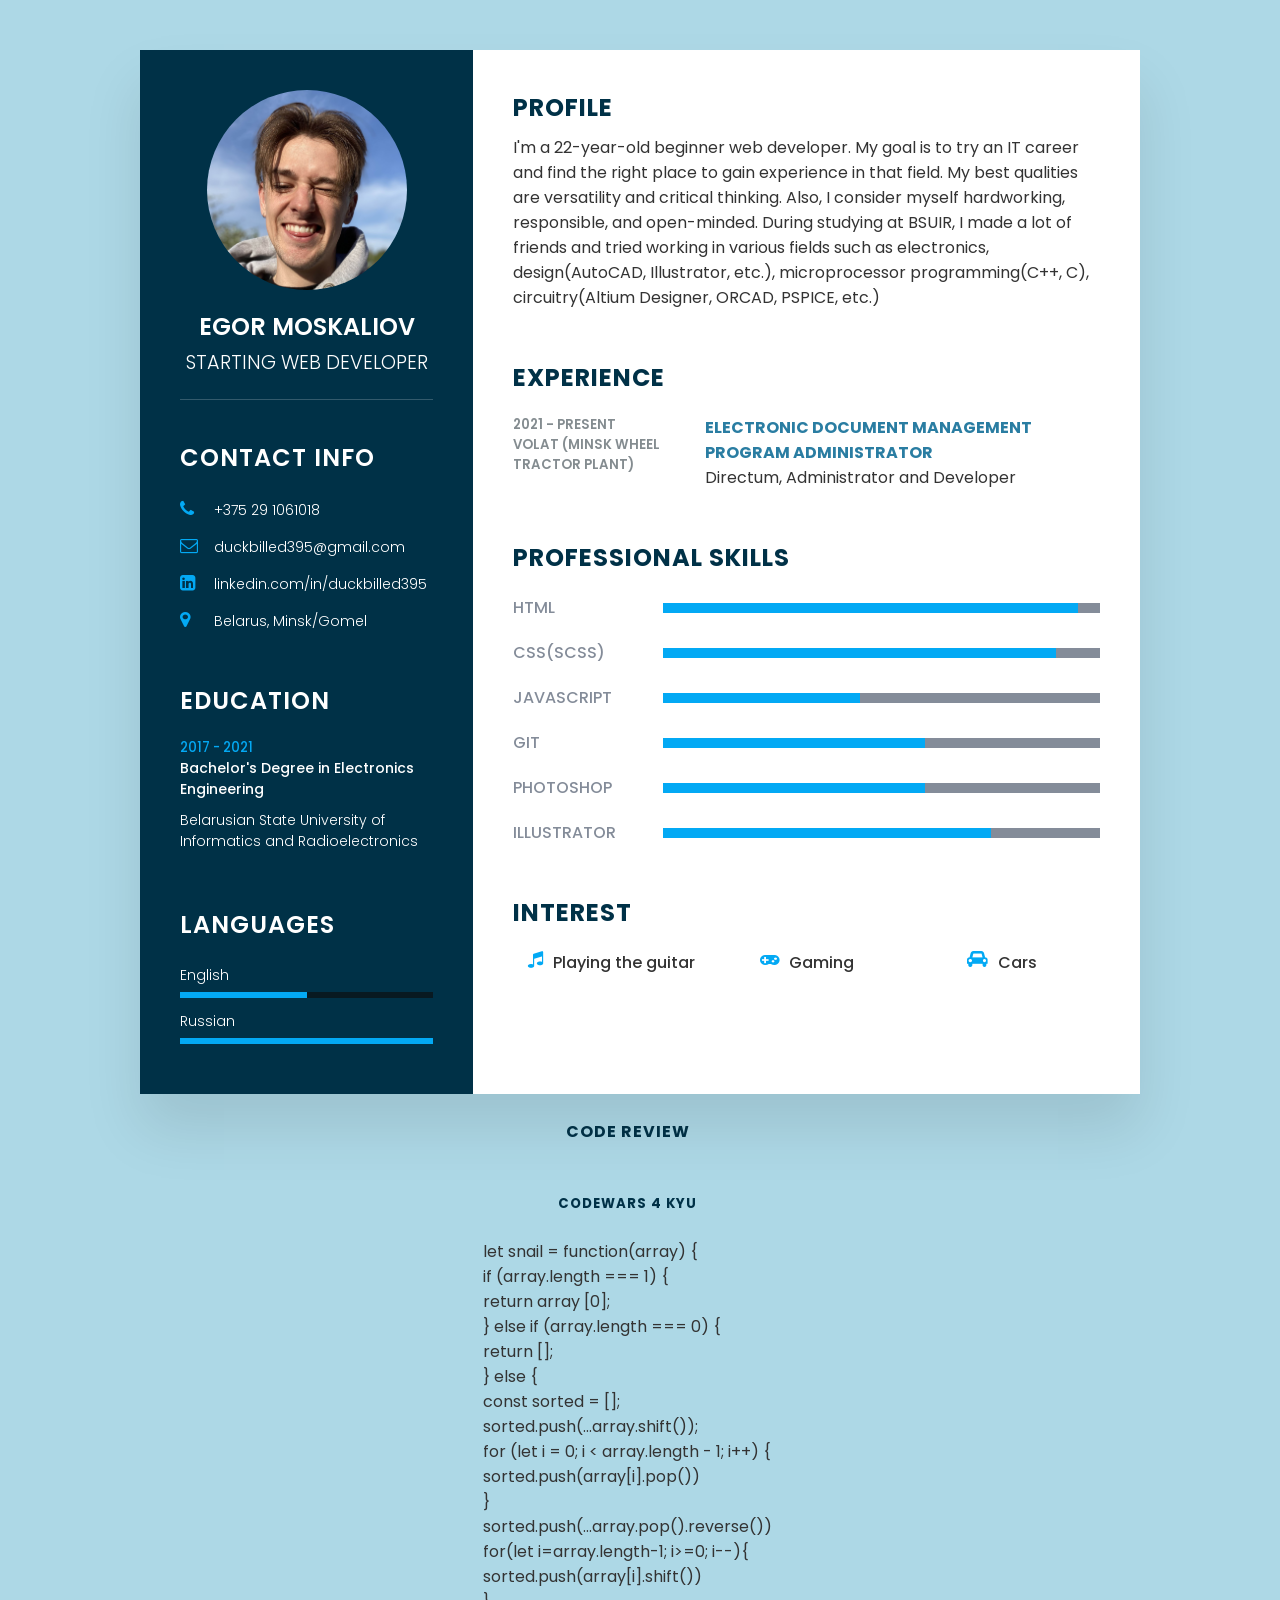
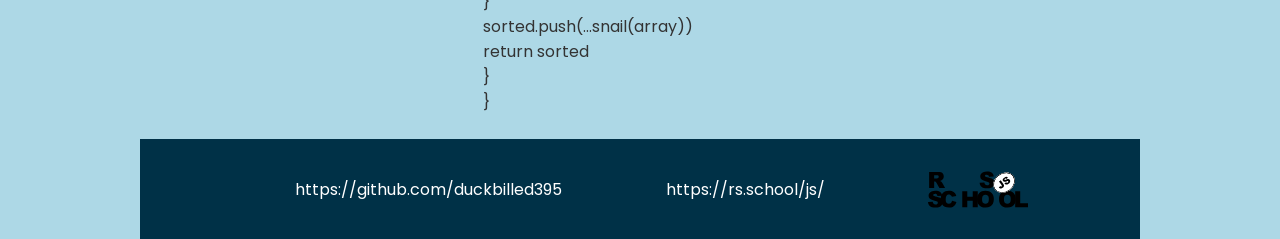
==== index.html @ 57d6bd75 "feat: cv" ====
<!DOCTYPE html>
<html lang="en">

<head>
    <meta charset="UTF-8">
    <meta http-equiv="X-UA-Compatible" content="IE=edge">
    <meta name="viewport" content="width=device-width, initial-scale=1.0">
    <title>Document</title>
    <link rel="stylesheet" href="https://cdnjs.cloudflare.com/ajax/libs/font-awesome/4.7.0/css/font-awesome.css"
        integrity="sha512-5A8nwdMOWrSz20fDsjczgUidUBR8liPYU+WymTZP1lmY9G6Oc7HlZv156XqnsgNUzTyMefFTcsFH/tnJE/+xBg=="
        crossorigin="anonymous" referrerpolicy="no-referrer" />
    <link rel="stylesheet" href="style.css">
</head>

<body>
    <main class="container">
        <article class="left_Side">
            <div class="profileText">
                <div class="imgBx">
                    <img src="img/me3.jpg" alt="picture">
                </div>
                <h1>Egor Moskaliov<br><span>Starting Web Developer</span></h1>
            </div>
            <div class="contactInfo">
                <h2 class="title">Contact Info</h2>
                <nav>
                    <ul>
                        <li>
                            <span class="icon"><i class="fa fa-phone" aria-hidden="true"></i></span>
                            <span class="text">+375 29 1061018</span>
                        </li>
                        <li>
                            <span class="icon"><i class="fa fa-envelope-o" aria-hidden="true"></i></span>
                            <span class="text">duckbilled395@gmail.com</span>
                        </li>
                        <li>
                            <span class="icon"><i class="fa fa-linkedin-square" aria-hidden="true"></i></span>
                            <span class="text">linkedin.com/in/duckbilled395
                            </span>
                        </li>
                        <li>
                            <span class="icon"><i class="fa fa-map-marker" aria-hidden="true"></i></span>
                            <span class="text">Belarus, Minsk/Gomel
                            </span>
                        </li>
                    </ul>
                </nav>
            </div>
            <div class="contactInfo education">
                <h2 class="title">Education</h2>
                <ul>
                    <li>
                        <h5>2017 - 2021</h5>
                        <h4>Bachelor's Degree in Electronics Engineering</h4>
                        <h4>Belarusian State University of Informatics and Radioelectronics</h4>
                    </li>
                </ul>
            </div>
            <div class="contactInfo languages">
                <h2 class="title">Languages</h2>
                <ul>
                    <li>
                        <span class="text">English</span>
                        <div class="percent">
                            <div style="width: 50%;"></div>
                        </div>
                    </li>
                    <li>
                        <span class="text">Russian</span>
                        <div class="percent">
                            <div style="width: 100%;"></div>
                        </div>
                    </li>
                </ul>
            </div>
        </article>
        <article class="right_Side">
            <div class="about">
                <h2 class="title2">Profile</h2>
                <p>I'm a 22-year-old beginner web developer. My goal is to try an IT career and find the right place
                    to gain experience in that field. My best qualities are versatility and critical thinking. Also,
                    I consider myself hardworking, responsible, and open-minded. During studying at BSUIR, I made a
                    lot of friends and tried working in various fields such as electronics, design(AutoCAD,
                    Illustrator, etc.), microprocessor programming(C++, C), circuitry(Altium Designer, ORCAD,
                    PSPICE, etc.)
                </p>
            </div>
            <div class="about">
                <h2 class="title2">Experience</h2>
                <div class="box">
                    <div class="year_company">
                        <h5>2021 - Present</h5>
                        <h5>Volat (Minsk Wheel Tractor Plant)</h5>
                    </div>
                    <div class="text">
                        <h4>electronic Document Management Program Administrator</h4>
                        <p>Directum, Administrator and Developer</p>
                    </div>
                </div>
            </div>
            <div class="about skills">
                <h2 class="title2">Professional Skills</h2>
                <div class="box">
                    <h4>HTML</h4>
                    <div class="percent">
                        <div style="width: 95%;"></div>
                    </div>
                </div>
                <div class="box">
                    <h4>CSS(SCSS)</h4>
                    <div class="percent">
                        <div style="width: 90%;"></div>
                    </div>
                </div>
                <div class="box">
                    <h4>JavaScript</h4>
                    <div class="percent">
                        <div style="width: 45%;"></div>
                    </div>
                </div>
                <div class="box">
                    <h4>Git</h4>
                    <div class="percent">
                        <div style="width: 60%;"></div>
                    </div>
                </div>
                <div class="box">
                    <h4>Photoshop</h4>
                    <div class="percent">
                        <div style="width: 60%;"></div>
                    </div>
                </div>
                <div class="box">
                    <h4>Illustrator</h4>
                    <div class="percent">
                        <div style="width: 75%;"></div>
                    </div>
                </div>
            </div>
            <div class="about interest">
                <h2 class="title2">Interest</h2>
                <ul>
                    <li><i class="fa fa-music" aria-hidden="true"></i>Playing the guitar</li>
                    <li><i class="fa fa-gamepad" aria-hidden="true"></i>Gaming</li>
                    <li><i class="fa fa-car" aria-hidden="true"></i>Cars</li>
                </ul>
            </div>
        </article>
    </main>
    <section class="code">
        <h4 class="title2">Code Review</h4>
        <h5 class="title2">CodeWars 4 kyu</h5>
        <p class="code__text">let snail = function(array) { <br>
            if (array.length === 1) { <br>
            return array [0];<br>
            } else if (array.length === 0) {<br>
            return [];<br>
            } else {<br>
            const sorted = [];<br>
            sorted.push(...array.shift());<br>
            for (let i = 0; i < array.length - 1; i++) {<br>
                sorted.push(array[i].pop())<br>
                }<br>
                sorted.push(...array.pop().reverse())<br>
                for(let i=array.length-1; i>=0; i--){<br>
                sorted.push(array[i].shift())<br>
                }<br>
                sorted.push(...snail(array))<br>
                return sorted<br>
                }<br>

                }</p>
    </section>
    <footer class="footer">
        <div class="footer__inner"></div>
        <a class="url github" href="https://github.com/duckbilled395">https://github.com/duckbilled395</a>
        <a class="url rsschool" href="https://rs.school/js/">https://rs.school/js/</a>
        <img class="logo" src="img/rs_school_js.svg" alt="logo">
    </footer>
</body>

</html>
---- style.css ----
@import url('https://fonts.googleapis.com/css2?family=Poppins:ital,wght@0,200;0,300;0,400;0,500;0,600;0,700;0,800;0,900;1,200;1,300;1,400;1,500;1,600;1,700;1,800;1,900&display=swap');

* {
    margin: 0;
    padding: 0;
    box-sizing: border-box;
    font-family: 'Poppins', sans-serif;
}

body {
    background-color: lightblue;
    display: flex;
    justify-content: center;
    align-items: center;
    min-height: 100vh;
    flex-direction: column;
}

.container {
    position: relative;
    width: 100%;
    max-width: 1000px;
    min-height: 1000px;
    background: #fff;
    margin: 50px 0px 0px 0px;
    display: grid;
    grid-template-columns: 1fr 2fr;
    box-shadow: 0 35px 55px rgba(0, 0, 0, 0.1);
}

.container .left_Side {
    position: relative;
    background: #003147;
    padding: 40px;
}

.profileText {
    position: relative;
    display: flex;
    flex-direction: column;
    align-items: center;
    padding-bottom: 20px;
    border-bottom: 1px solid rgba(255, 255, 255, 0.2);
}

.profileText .imgBx {
    position: relative;
    width: 200px;
    height: 200px;
    border-radius: 50%;
    overflow: hidden;
}

.profileText .imgBx img {
    position: absolute;
    top: 0;
    left: 0;
    width: 100%;
    height: 100%;
    object-fit: cover;
}

.profileText h1 {
    color: #fff;
    font-size: 1.5em;
    margin-top: 20px;
    text-transform: uppercase;
    text-align: center;
    font-weight: 600;
    line-height: 1.4em;
}

.profileText h1 span {
    font-size: 0.8em;
    font-weight: 300;
}

.contactInfo {
    padding-top: 40px;
}

.title {
    color: #fff;
    font-weight: 600;
    letter-spacing: 1px;
    margin-bottom: 20px;
    text-transform: uppercase;
}

.contactInfo ul {
    position: relative;
}

.contactInfo ul li {
    list-style: none;
    position: relative;
    margin: 10px 0;
    cursor: pointer;
}

.contactInfo ul li .icon {
    display: inline-block;
    width: 30px;
    font-size: 18px;
    color: #03a9f4;
}

.contactInfo ul li span {
    color: #fff;
    font-size: 14px;
    font-weight: 300;
}

.contactInfo.education li {
    margin-bottom: 15px;
}

.contactInfo.education h5 {
    color: #03a9f4;
    font-weight: 500;
}

.contactInfo.education h4:nth-child(2) {
    color: #fff;
    font-weight: 500;
    margin-bottom: 10px;
}

.contactInfo.education h4 {
    color: #fff;
    font-weight: 300;
    font-size: 14px;
}

.contactInfo.languages .percent {
    position: relative;
    width: 100%;
    height: 6px;
    background: #081921;
    display: block;
    margin-top: 5px;
}

.contactInfo.languages .percent div {
    position: absolute;
    top: 0;
    left: 0;
    height: 100%;
    background: #03a9f4;
}

.container .right_Side {
    position: relative;
    background: #fff;
    padding: 40px;
}

.about {
    margin-bottom: 50px;
}

.about:last-child {
    margin-bottom: 0;
}

.title2 {
    color: #003147;
    text-transform: uppercase;
    letter-spacing: 1px;
    margin-bottom: 10px;
}

p {
    color: #333;
}

.about .box {
    display: flex;
    flex-direction: row;
    margin: 20px 0;
}

.about .box .year_company {
    min-width: 150px;
}

.about .box .year_company h5 {
    text-transform: uppercase;
    color: #848c90;
    font-weight: 600;
}

.about .box .text h4 {
    text-transform: uppercase;
    color: #2a7da2;
    font-size: 16px;
}

.skills .box {
    position: relative;
    width: 100%;
    display: grid;
    grid-template-columns: 150px 1fr;
    justify-content: center;
    align-items: center;
}

.skills .box h4 {
    text-transform: uppercase;
    font-weight: 500;
    color: #848c99;
}

.skills .box .percent {
    position: relative;
    width: 100%;
    height: 10px;
    background: #848c99;
}

.skills .box .percent div {
    position: absolute;
    top: 0;
    left: 0;
    height: 100%;
    background: #03a9f4;
}

.interest ul {
    display: grid;
    grid-template-columns: repeat(3, 1fr);
}

.interest ul li {
    list-style: none;
    color: #333;
    font-weight: 500;
    margin: 10px 0;
    display: flex;
    justify-content: center;
}

.interest ul li .fa {
    color: #03a9f4;
    font-size: 18px;
    margin-right: 10px;
}

.code {
    max-width: 1000px;
    margin: 0 25px 25px 0;
}

.code .title2 {
    padding: 25px;
    margin-bottom: 0;
    text-align: center;
}

.footer {
    max-width: 1000px;
    width: 100%;
    height: 100px;
    background: #003147;
    display: flex;
    justify-content: space-around;
    align-items: center;
    flex-wrap: wrap;
}

.url {
    text-decoration: none;
    color: #fff;
    display: block;
}

.logo {
    width: 100px;
    height: 100px;
    margin-right: 60px;
}

@media (max-width: 1000px) {
    .container {
        margin: 10px;
        grid-template-columns: repeat(1, 1fr);
    }

    .intrest ul {
        grid-template-columns: repeat(2, 1fr);
    }

    .footer {
        height: 200px;
        flex-direction: column;
        align-items: center;
        justify-content: center;
    }

    .logo {
        margin: 0;
    }
}

@media (max-width: 600px) {
    .about .box {
        flex-direction: column;
    }

    .about .box .yaer_company {
        margin-bottom: 5px;
    }

    .interest ul {
        grid-template-columns: repeat(1, 1fr);
    }

    .skills .box {
        grid-template-columns: repeat(1, 1fr);
    }
}
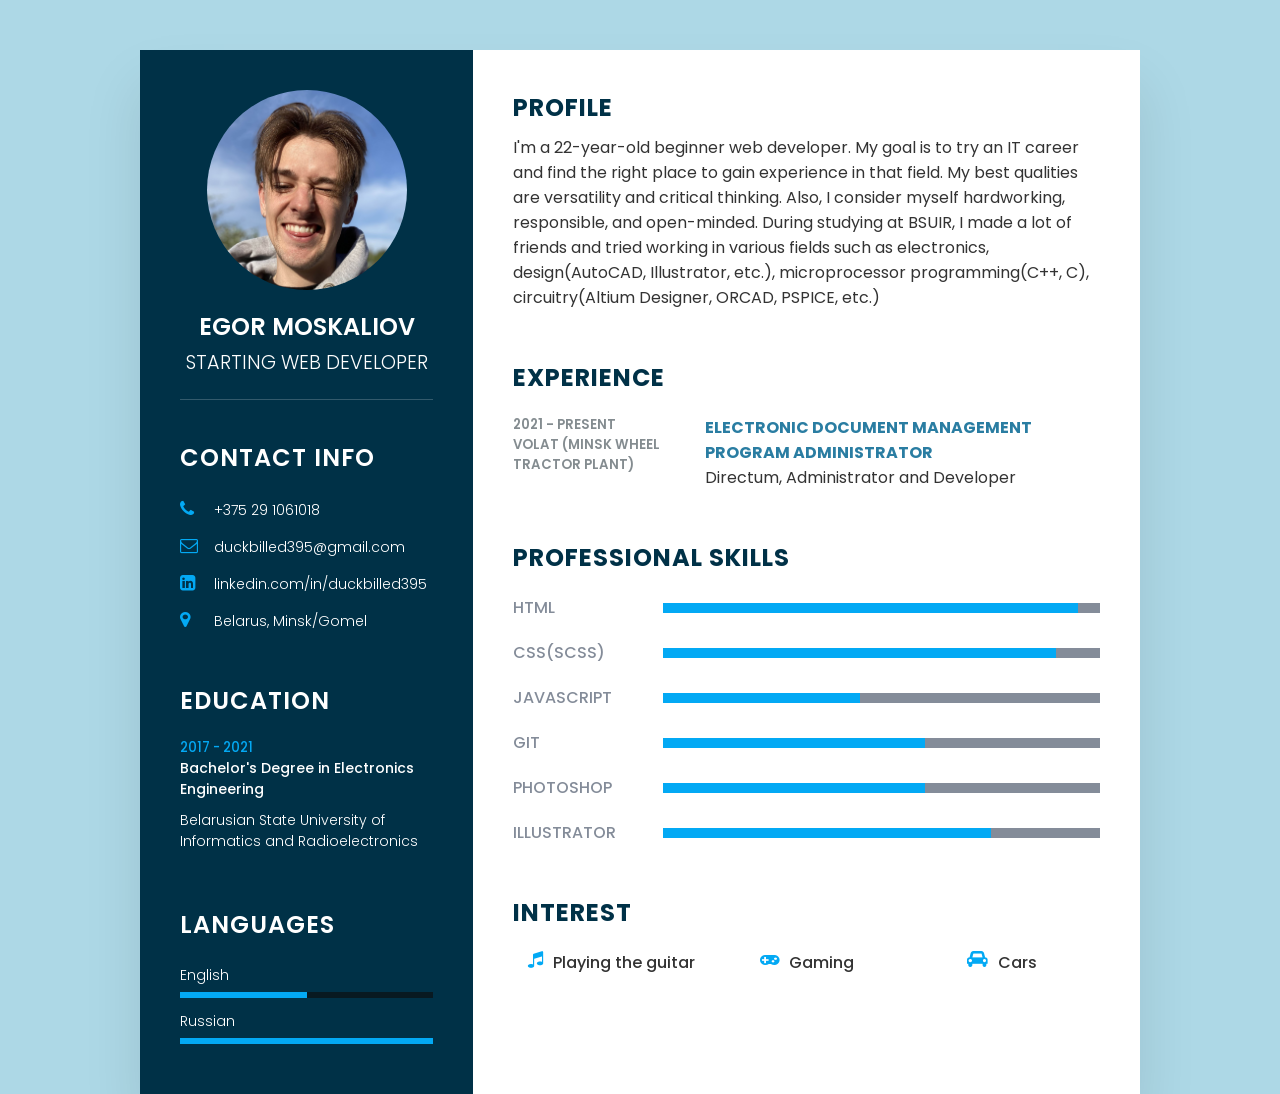
==== commit 7b428726: "fix: index" ====
--- a/index.html
+++ b/index.html
@@ -147,36 +147,6 @@
             </div>
         </article>
     </main>
-    <section class="code">
-        <h4 class="title2">Code Review</h4>
-        <h5 class="title2">CodeWars 4 kyu</h5>
-        <p class="code__text">let snail = function(array) { <br>
-            if (array.length === 1) { <br>
-            return array [0];<br>
-            } else if (array.length === 0) {<br>
-            return [];<br>
-            } else {<br>
-            const sorted = [];<br>
-            sorted.push(...array.shift());<br>
-            for (let i = 0; i < array.length - 1; i++) {<br>
-                sorted.push(array[i].pop())<br>
-                }<br>
-                sorted.push(...array.pop().reverse())<br>
-                for(let i=array.length-1; i>=0; i--){<br>
-                sorted.push(array[i].shift())<br>
-                }<br>
-                sorted.push(...snail(array))<br>
-                return sorted<br>
-                }<br>
-
-                }</p>
-    </section>
-    <footer class="footer">
-        <div class="footer__inner"></div>
-        <a class="url github" href="https://github.com/duckbilled395">https://github.com/duckbilled395</a>
-        <a class="url rsschool" href="https://rs.school/js/">https://rs.school/js/</a>
-        <img class="logo" src="img/rs_school_js.svg" alt="logo">
-    </footer>
 </body>
 
-</html>+</html>
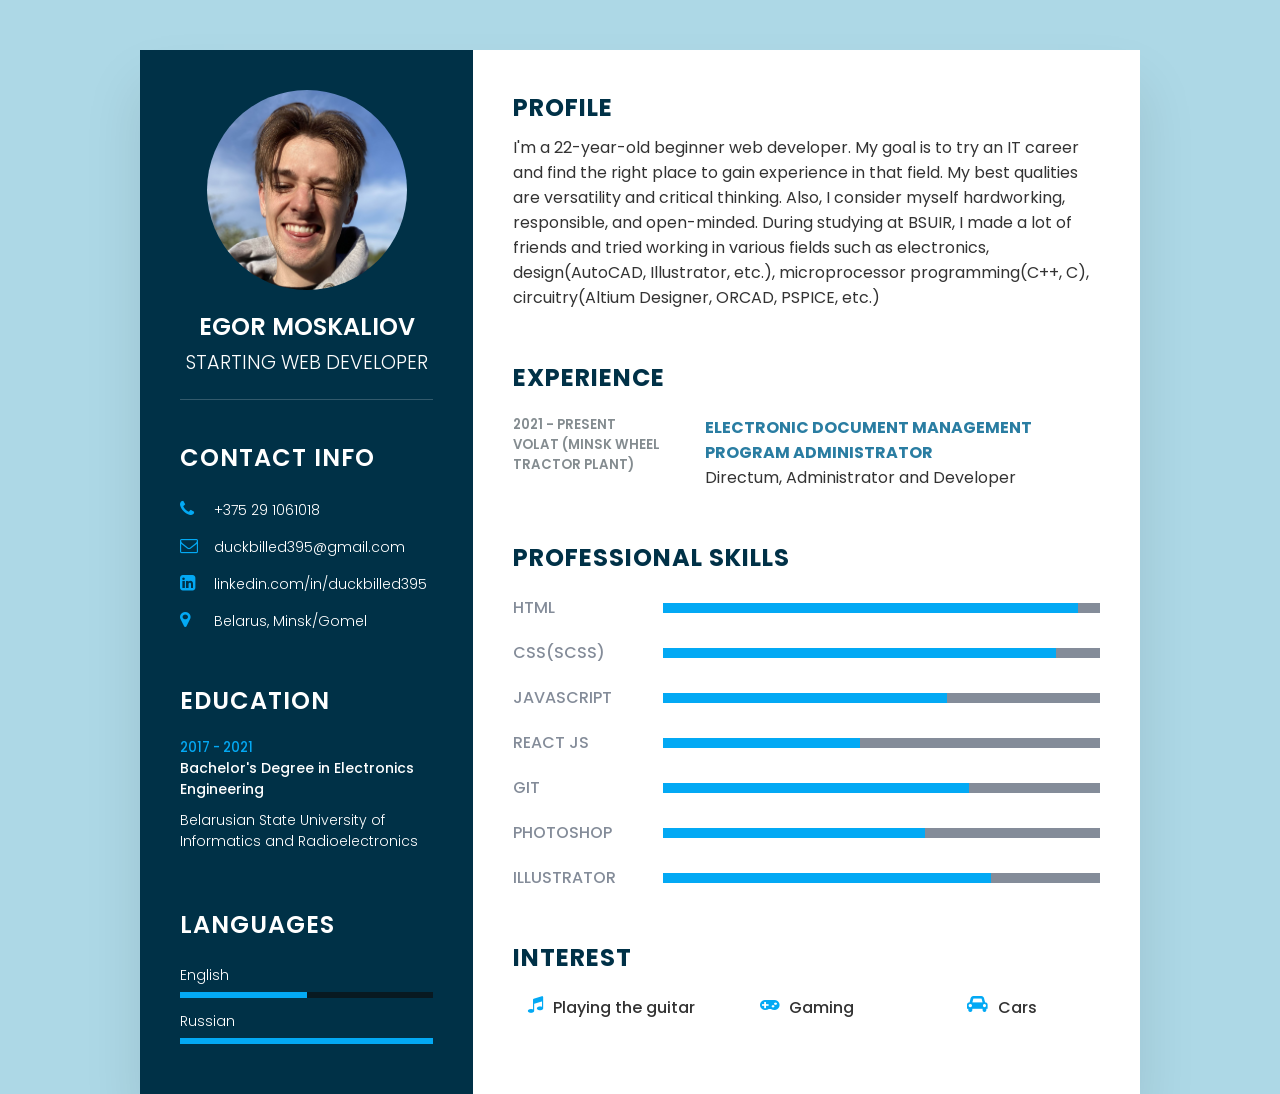
==== commit c9b5e36c: "update: cv hard skills" ====
--- a/index.html
+++ b/index.html
@@ -115,13 +115,19 @@
                 <div class="box">
                     <h4>JavaScript</h4>
                     <div class="percent">
+                        <div style="width: 65%;"></div>
+                    </div>
+                </div>
+                <div class="box">
+                    <h4>React JS</h4>
+                    <div class="percent">
                         <div style="width: 45%;"></div>
                     </div>
                 </div>
                 <div class="box">
                     <h4>Git</h4>
                     <div class="percent">
-                        <div style="width: 60%;"></div>
+                        <div style="width: 70%;"></div>
                     </div>
                 </div>
                 <div class="box">
